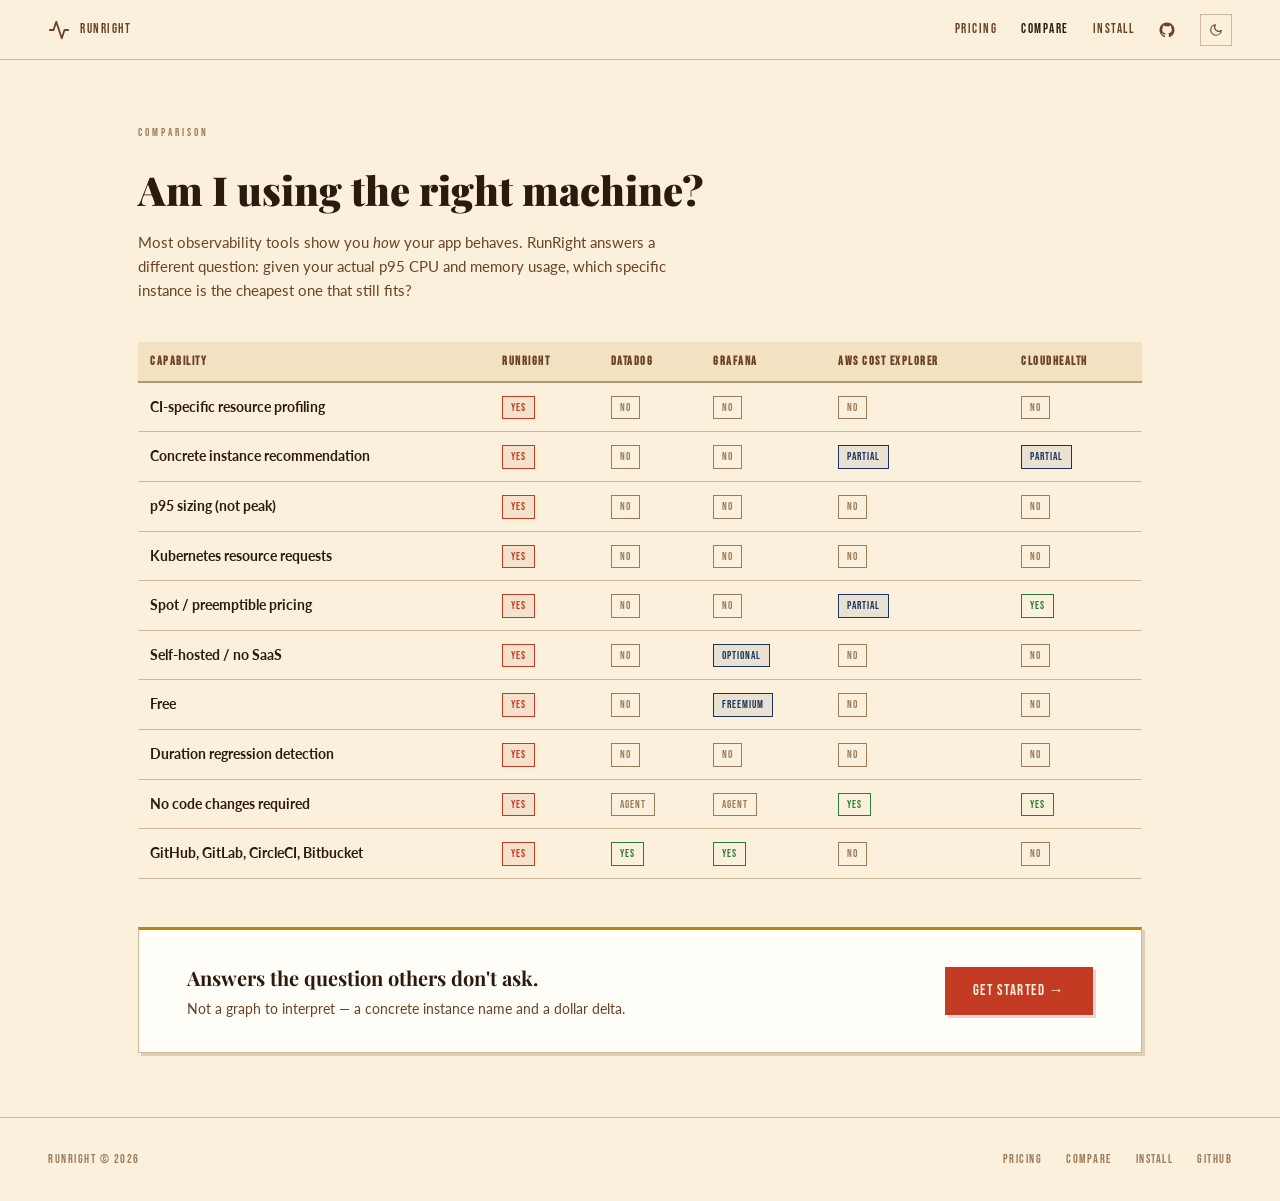
==== compare.html @ 85c2eaec "initial: static marketing site" ====
<!DOCTYPE html>
<html lang="en">
<head>
  <meta charset="UTF-8" />
  <meta name="viewport" content="width=device-width, initial-scale=1.0" />
  <title>Compare — RunRight vs alternatives</title>
  <meta name="description" content="How RunRight compares to Datadog, Grafana, and cloud-native cost tools for CI resource sizing." />
  <link rel="stylesheet" href="style.css" />
</head>
<body>

<nav class="nav">
  <a href="/" class="nav-logo">
    <svg width="22" height="22" viewBox="0 0 24 24" fill="none" stroke="currentColor" stroke-width="2" stroke-linecap="round" stroke-linejoin="round"><polyline points="22 12 18 12 15 21 9 3 6 12 2 12"/></svg>
    RUNRIGHT
  </a>
  <a href="pricing.html">PRICING</a>
  <a href="compare.html" class="active">COMPARE</a>
  <a href="install.html">INSTALL</a>
  <a href="https://github.com/gbudjeakp/run-right" class="nav-github" aria-label="GitHub" target="_blank" rel="noopener">
    <svg width="18" height="18" viewBox="0 0 24 24" fill="currentColor"><path d="M12 2C6.477 2 2 6.477 2 12c0 4.418 2.865 8.166 6.839 9.489.5.092.682-.217.682-.482 0-.237-.009-.868-.013-1.703-2.782.604-3.369-1.342-3.369-1.342-.454-1.155-1.11-1.462-1.11-1.462-.908-.62.069-.608.069-.608 1.003.07 1.531 1.03 1.531 1.03.892 1.529 2.341 1.087 2.91.832.092-.647.35-1.088.636-1.338-2.22-.253-4.555-1.11-4.555-4.943 0-1.091.39-1.984 1.029-2.683-.103-.253-.446-1.27.098-2.647 0 0 .84-.269 2.75 1.025A9.578 9.578 0 0 1 12 6.836a9.59 9.59 0 0 1 2.504.337c1.909-1.294 2.747-1.025 2.747-1.025.546 1.377.203 2.394.1 2.647.64.699 1.028 1.592 1.028 2.683 0 3.842-2.339 4.687-4.566 4.935.359.309.678.919.678 1.852 0 1.336-.012 2.415-.012 2.743 0 .267.18.578.688.48C19.138 20.163 22 16.418 22 12c0-5.523-4.477-10-10-10Z"/></svg>
  </a>
  <button class="dark-btn" id="dark-toggle" aria-label="Toggle dark mode">
    <svg id="icon-moon" width="14" height="14" viewBox="0 0 24 24" fill="none" stroke="currentColor" stroke-width="2" stroke-linecap="round" stroke-linejoin="round"><path d="M21 12.79A9 9 0 1 1 11.21 3 7 7 0 0 0 21 12.79z"/></svg>
    <svg id="icon-sun" width="14" height="14" viewBox="0 0 24 24" fill="none" stroke="currentColor" stroke-width="2" stroke-linecap="round" stroke-linejoin="round" style="display:none"><circle cx="12" cy="12" r="5"/><line x1="12" y1="1" x2="12" y2="3"/><line x1="12" y1="21" x2="12" y2="23"/><line x1="4.22" y1="4.22" x2="5.64" y2="5.64"/><line x1="18.36" y1="18.36" x2="19.78" y2="19.78"/><line x1="1" y1="12" x2="3" y2="12"/><line x1="21" y1="12" x2="23" y2="12"/><line x1="4.22" y1="19.78" x2="5.64" y2="18.36"/><line x1="18.36" y1="5.64" x2="19.78" y2="4.22"/></svg>
  </button>
</nav>

<div class="page">
  <section class="section" style="border-bottom:none;">
    <p class="eyebrow">COMPARISON</p>
    <h2 style="font-size:clamp(28px,3.5vw,40px);">Am I using the right machine?</h2>
    <p class="section-sub">Most observability tools show you <em>how</em> your app behaves. RunRight answers a different question: given your actual p95 CPU and memory usage, which specific instance is the cheapest one that still fits?</p>

    <div style="overflow-x:auto;margin-bottom:48px;">
      <table class="compare-table">
        <thead>
          <tr>
            <th>Capability</th>
            <th>RunRight</th>
            <th>Datadog</th>
            <th>Grafana</th>
            <th>AWS Cost Explorer</th>
            <th>CloudHealth</th>
          </tr>
        </thead>
        <tbody>
          <tr>
            <td>CI-specific resource profiling</td>
            <td><span class="tag tag-rr">YES</span></td>
            <td><span class="tag tag-no">NO</span></td>
            <td><span class="tag tag-no">NO</span></td>
            <td><span class="tag tag-no">NO</span></td>
            <td><span class="tag tag-no">NO</span></td>
          </tr>
          <tr>
            <td>Concrete instance recommendation</td>
            <td><span class="tag tag-rr">YES</span></td>
            <td><span class="tag tag-no">NO</span></td>
            <td><span class="tag tag-no">NO</span></td>
            <td><span class="tag tag-info">PARTIAL</span></td>
            <td><span class="tag tag-info">PARTIAL</span></td>
          </tr>
          <tr>
            <td>p95 sizing (not peak)</td>
            <td><span class="tag tag-rr">YES</span></td>
            <td><span class="tag tag-no">NO</span></td>
            <td><span class="tag tag-no">NO</span></td>
            <td><span class="tag tag-no">NO</span></td>
            <td><span class="tag tag-no">NO</span></td>
          </tr>
          <tr>
            <td>Kubernetes resource requests</td>
            <td><span class="tag tag-rr">YES</span></td>
            <td><span class="tag tag-no">NO</span></td>
            <td><span class="tag tag-no">NO</span></td>
            <td><span class="tag tag-no">NO</span></td>
            <td><span class="tag tag-no">NO</span></td>
          </tr>
          <tr>
            <td>Spot / preemptible pricing</td>
            <td><span class="tag tag-rr">YES</span></td>
            <td><span class="tag tag-no">NO</span></td>
            <td><span class="tag tag-no">NO</span></td>
            <td><span class="tag tag-info">PARTIAL</span></td>
            <td><span class="tag tag-yes">YES</span></td>
          </tr>
          <tr>
            <td>Self-hosted / no SaaS</td>
            <td><span class="tag tag-rr">YES</span></td>
            <td><span class="tag tag-no">NO</span></td>
            <td><span class="tag tag-info">OPTIONAL</span></td>
            <td><span class="tag tag-no">NO</span></td>
            <td><span class="tag tag-no">NO</span></td>
          </tr>
          <tr>
            <td>Free</td>
            <td><span class="tag tag-rr">YES</span></td>
            <td><span class="tag tag-no">NO</span></td>
            <td><span class="tag tag-info">FREEMIUM</span></td>
            <td><span class="tag tag-no">NO</span></td>
            <td><span class="tag tag-no">NO</span></td>
          </tr>
          <tr>
            <td>Duration regression detection</td>
            <td><span class="tag tag-rr">YES</span></td>
            <td><span class="tag tag-no">NO</span></td>
            <td><span class="tag tag-no">NO</span></td>
            <td><span class="tag tag-no">NO</span></td>
            <td><span class="tag tag-no">NO</span></td>
          </tr>
          <tr>
            <td>No code changes required</td>
            <td><span class="tag tag-rr">YES</span></td>
            <td><span class="tag tag-no">AGENT</span></td>
            <td><span class="tag tag-no">AGENT</span></td>
            <td><span class="tag tag-yes">YES</span></td>
            <td><span class="tag tag-yes">YES</span></td>
          </tr>
          <tr>
            <td>GitHub, GitLab, CircleCI, Bitbucket</td>
            <td><span class="tag tag-rr">YES</span></td>
            <td><span class="tag tag-yes">YES</span></td>
            <td><span class="tag tag-yes">YES</span></td>
            <td><span class="tag tag-no">NO</span></td>
            <td><span class="tag tag-no">NO</span></td>
          </tr>
        </tbody>
      </table>
    </div>

    <div class="strip">
      <div>
        <h3>Answers the question others don't ask.</h3>
        <p>Not a graph to interpret — a concrete instance name and a dollar delta.</p>
      </div>
      <a href="install.html" class="btn">Get started &rarr;</a>
    </div>
  </section>
</div>

<footer>
  <span>RUNRIGHT &copy; 2026</span>
  <div style="display:flex;gap:24px;">
    <a href="pricing.html">PRICING</a>
    <a href="compare.html">COMPARE</a>
    <a href="install.html">INSTALL</a>
    <a href="https://github.com/gbudjeakp/run-right" target="_blank" rel="noopener">GITHUB</a>
  </div>
</footer>

<script>
  const stored = localStorage.getItem('rr-dark');
  if (stored === 'true') applyDark(true);
  document.getElementById('dark-toggle').addEventListener('click', () => {
    const next = !document.body.classList.contains('dark');
    applyDark(next); localStorage.setItem('rr-dark', next);
  });
  function applyDark(on) {
    document.body.classList.toggle('dark', on);
    document.getElementById('icon-moon').style.display = on ? 'none' : '';
    document.getElementById('icon-sun').style.display  = on ? '' : 'none';
  }
</script>
</body>
</html>
---- style.css ----
@import url('https://fonts.googleapis.com/css2?family=Bebas+Neue&family=Playfair+Display:wght@700;900&family=Lato:wght@400;700&display=swap');

:root {
  --cream:      #FBF0DC;
  --cream-alt:  #F3E2C2;
  --paper:      #FFFDF7;
  --text:       #2C1A0E;
  --text-mid:   #6B4226;
  --text-light: #9A7B5A;
  --red:        #C23B22;
  --red-dark:   #9B2D17;
  --gold:       #B8860B;
  --gold-light: #D4A82A;
  --navy:       #1B3361;
  --border:     #D4B896;
  --border-dk:  #B8946A;
  --serif:      'Playfair Display', Georgia, serif;
  --deco:       'Bebas Neue', Impact, sans-serif;
  --sans:       'Lato', system-ui, sans-serif;
  --shadow:     3px 3px 0 rgba(92,58,30,.18);
}

/* Dark mode */
.dark {
  --cream:      #130C05;
  --cream-alt:  #1E1209;
  --paper:      #231810;
  --text:       #F5E4C8;
  --text-mid:   #C09870;
  --text-light: #9A7B5A;
  --border:     #3D2810;
  --border-dk:  #5A3A18;
}

*, *::before, *::after { box-sizing: border-box; margin: 0; padding: 0; }

html { scroll-behavior: smooth; }

body {
  font-family: var(--sans);
  background: var(--cream);
  color: var(--text);
  font-size: 15px;
  line-height: 1.6;
  transition: background .2s, color .2s;
}

a { color: inherit; }

/* ── Nav ── */
.nav {
  display: flex;
  align-items: center;
  gap: 24px;
  padding: 0 48px;
  height: 60px;
  border-bottom: 1px solid var(--border);
  background: var(--cream);
  position: sticky;
  top: 0;
  z-index: 100;
}
.nav-logo {
  font-family: var(--deco);
  font-size: 22px;
  letter-spacing: 3px;
  color: var(--text);
  text-decoration: none;
  display: flex;
  align-items: center;
  gap: 10px;
  margin-right: auto;
}
.nav-logo svg { flex-shrink: 0; }
.nav a {
  font-family: var(--deco);
  font-size: 13px;
  letter-spacing: 1.5px;
  color: var(--text-mid);
  text-decoration: none;
  transition: color .15s;
}
.nav a:hover, .nav a.active { color: var(--text); }
.nav-github {
  display: inline-flex;
  align-items: center;
  color: var(--text-mid);
  transition: color .15s;
}
.nav-github:hover { color: var(--text); }
.dark-btn {
  background: none;
  border: 1px solid var(--border);
  color: var(--text-mid);
  width: 32px;
  height: 32px;
  display: flex;
  align-items: center;
  justify-content: center;
  cursor: pointer;
  transition: color .15s, border-color .15s;
}
.dark-btn:hover { color: var(--text); border-color: var(--border-dk); }

/* ── Page wrapper ── */
.page { max-width: 1100px; margin: 0 auto; padding: 0 48px; }

/* ── Hero ── */
.hero {
  display: flex;
  align-items: center;
  gap: 64px;
  padding: 80px 0 64px;
  border-bottom: 1px solid var(--border);
}
.hero-left { flex: 1; min-width: 0; }
.hero-right { flex: 0 0 380px; }
.eyebrow {
  font-family: var(--deco);
  font-size: 11px;
  letter-spacing: 3px;
  color: var(--text-light);
  margin-bottom: 16px;
}
.hero h1 {
  font-family: var(--serif);
  font-size: clamp(36px, 4.5vw, 56px);
  font-weight: 900;
  line-height: 1.05;
  color: var(--text);
  margin-bottom: 20px;
}
.hero-sub {
  font-size: 17px;
  color: var(--text-mid);
  max-width: 440px;
  margin-bottom: 32px;
  line-height: 1.65;
}
.btn {
  display: inline-block;
  background: var(--red);
  color: var(--cream);
  padding: 12px 28px;
  font-family: var(--deco);
  font-size: 15px;
  letter-spacing: 1.5px;
  text-decoration: none;
  box-shadow: var(--shadow);
  transition: background .15s, transform .1s, box-shadow .1s;
}
.btn:hover {
  background: var(--red-dark);
  transform: translate(1px,1px);
  box-shadow: 2px 2px 0 rgba(92,58,30,.18);
}
.btn-outline {
  background: transparent;
  border: 2px solid var(--text);
  color: var(--text);
}
.btn-outline:hover { background: var(--text); color: var(--cream); }

/* Terminal card */
.term-card {
  background: #1A0F02;
  border: 1px solid #3D2810;
  padding: 20px;
  font-family: 'Courier New', monospace;
  font-size: 13px;
  line-height: 1.7;
}
.term-card .t-label { color: #C4A882; }
.term-card .t-val   { color: #E8C458; }
.term-card .t-green { color: #6DB36D; }
.term-card .t-dim   { color: #7A5C3A; }
.term-card .t-sep   { border: none; border-top: 1px solid #3D2810; margin: 10px 0; }

/* ── Section ── */
.section {
  padding: 64px 0;
  border-bottom: 1px solid var(--border);
}
.section h2 {
  font-family: var(--serif);
  font-size: 28px;
  font-weight: 900;
  color: var(--text);
  margin-bottom: 8px;
}
.section-sub {
  color: var(--text-mid);
  margin-bottom: 40px;
  max-width: 540px;
}

/* ── Feature grid ── */
.feature-grid {
  display: grid;
  grid-template-columns: repeat(auto-fit, minmax(240px, 1fr));
  gap: 20px;
}
.feature-card {
  background: var(--paper);
  border: 1px solid var(--border);
  border-top: 3px solid var(--gold);
  padding: 24px;
  box-shadow: var(--shadow);
}
.feature-card h3 {
  font-family: var(--deco);
  font-size: 15px;
  letter-spacing: 1.5px;
  color: var(--text);
  margin-bottom: 8px;
}
.feature-card p { font-size: 14px; color: var(--text-mid); }

/* ── Pricing ── */
.price-card {
  background: var(--paper);
  border: 1px solid var(--border);
  box-shadow: var(--shadow);
  max-width: 480px;
  margin: 0 auto;
  padding: 48px;
  text-align: center;
}
.price-number {
  font-family: var(--deco);
  font-size: 80px;
  line-height: 1;
  color: var(--text);
  margin: 16px 0 4px;
}
.price-sub { color: var(--text-light); font-size: 13px; margin-bottom: 32px; }
.feature-list { list-style: none; text-align: left; margin-bottom: 32px; }
.feature-list li {
  padding: 10px 0;
  border-bottom: 1px solid var(--border);
  font-size: 14px;
  color: var(--text-mid);
  display: flex;
  align-items: center;
  gap: 10px;
}
.feature-list li:last-child { border-bottom: none; }
.check { color: #2E7D32; font-size: 16px; }

/* ── Compare table ── */
.compare-table {
  width: 100%;
  border-collapse: collapse;
  font-size: 14px;
}
.compare-table th {
  text-align: left;
  padding: 10px 14px;
  font-family: var(--deco);
  font-size: 12px;
  color: var(--text-mid);
  text-transform: uppercase;
  letter-spacing: 1.5px;
  border-bottom: 2px solid var(--border-dk);
  background: var(--cream-alt);
}
.compare-table td {
  padding: 12px 14px;
  border-bottom: 1px solid var(--border);
  color: var(--text-mid);
}
.compare-table td:first-child { padding-left: 12px; font-weight: 700; color: var(--text); }
.compare-table th:first-child { padding-left: 12px; }
.compare-table tbody tr:hover td { background: var(--cream-alt); }
.tag {
  display: inline-block;
  padding: 2px 8px;
  font-family: var(--deco);
  font-size: 11px;
  letter-spacing: 1px;
  border: 1px solid currentColor;
}
.tag-yes   { color: #2E7D32; }
.tag-no    { color: var(--text-light); }
.tag-rr    { color: var(--red); border-color: var(--red); background: rgba(194,59,34,.08); }
.tag-info  { color: var(--navy); border-color: var(--navy); background: rgba(27,51,97,.08); }

/* ── Install docs ── */
.docs-layout { display: flex; gap: 48px; padding: 48px 0; }
.docs-sidebar {
  width: 200px;
  flex-shrink: 0;
  position: sticky;
  top: 80px;
  align-self: flex-start;
}
.docs-sidebar a {
  display: block;
  padding: 6px 12px;
  font-family: var(--deco);
  font-size: 12px;
  letter-spacing: 1.5px;
  color: var(--text-light);
  text-decoration: none;
  border-left: 2px solid var(--border);
  transition: color .15s, border-color .15s;
  margin-bottom: 2px;
}
.docs-sidebar a:hover { color: var(--text); border-color: var(--text-mid); }
.docs-content { flex: 1; min-width: 0; }
.docs-section { margin-bottom: 48px; }
.docs-section h2 {
  font-family: var(--serif);
  font-size: 22px;
  font-weight: 900;
  color: var(--text);
  margin-bottom: 12px;
  padding-top: 16px;
  border-top: 1px solid var(--border);
}
.docs-section h2:first-child { border-top: none; padding-top: 0; }
.docs-section h3 {
  font-family: var(--deco);
  font-size: 14px;
  letter-spacing: 1.5px;
  color: var(--text-mid);
  margin: 20px 0 8px;
}
.docs-section p { color: var(--text-mid); margin-bottom: 12px; font-size: 14px; }
pre {
  background: #1A0F02;
  border: 1px solid #3D2810;
  padding: 16px 20px;
  overflow-x: auto;
  margin: 12px 0 20px;
  font-family: 'Courier New', monospace;
  font-size: 13px;
  line-height: 1.6;
  color: #E8C458;
}
code { font-family: 'Courier New', monospace; font-size: 13px; }
p code, li code {
  background: var(--cream-alt);
  padding: 1px 5px;
  border: 1px solid var(--border);
  color: var(--text);
}

/* ── Strip / callout ── */
.strip {
  background: var(--paper);
  border: 1px solid var(--border);
  border-top: 3px solid var(--gold);
  padding: 32px 48px;
  display: flex;
  align-items: center;
  justify-content: space-between;
  gap: 24px;
  flex-wrap: wrap;
  box-shadow: var(--shadow);
}
.strip h3 { font-family: var(--serif); font-size: 20px; color: var(--text); }
.strip p  { color: var(--text-mid); font-size: 14px; margin-top: 4px; }

/* ── Footer ── */
footer {
  padding: 32px 48px;
  border-top: 1px solid var(--border);
  display: flex;
  align-items: center;
  justify-content: space-between;
  flex-wrap: wrap;
  gap: 12px;
}
footer span {
  font-family: var(--deco);
  font-size: 12px;
  letter-spacing: 1.5px;
  color: var(--text-light);
}
footer a {
  font-family: var(--deco);
  font-size: 12px;
  letter-spacing: 1.5px;
  color: var(--text-light);
  text-decoration: none;
  transition: color .15s;
}
footer a:hover { color: var(--text); }

/* ── Responsive ── */
@media (max-width: 900px) {
  .nav { padding: 0 20px; gap: 16px; }
  .page { padding: 0 20px; }
  .hero { flex-direction: column; gap: 32px; padding: 48px 0 40px; }
  .hero-right { display: none; }
  .docs-layout { flex-direction: column; }
  .docs-sidebar { display: none; }
  .strip { padding: 24px 20px; }
  footer { padding: 24px 20px; }
}
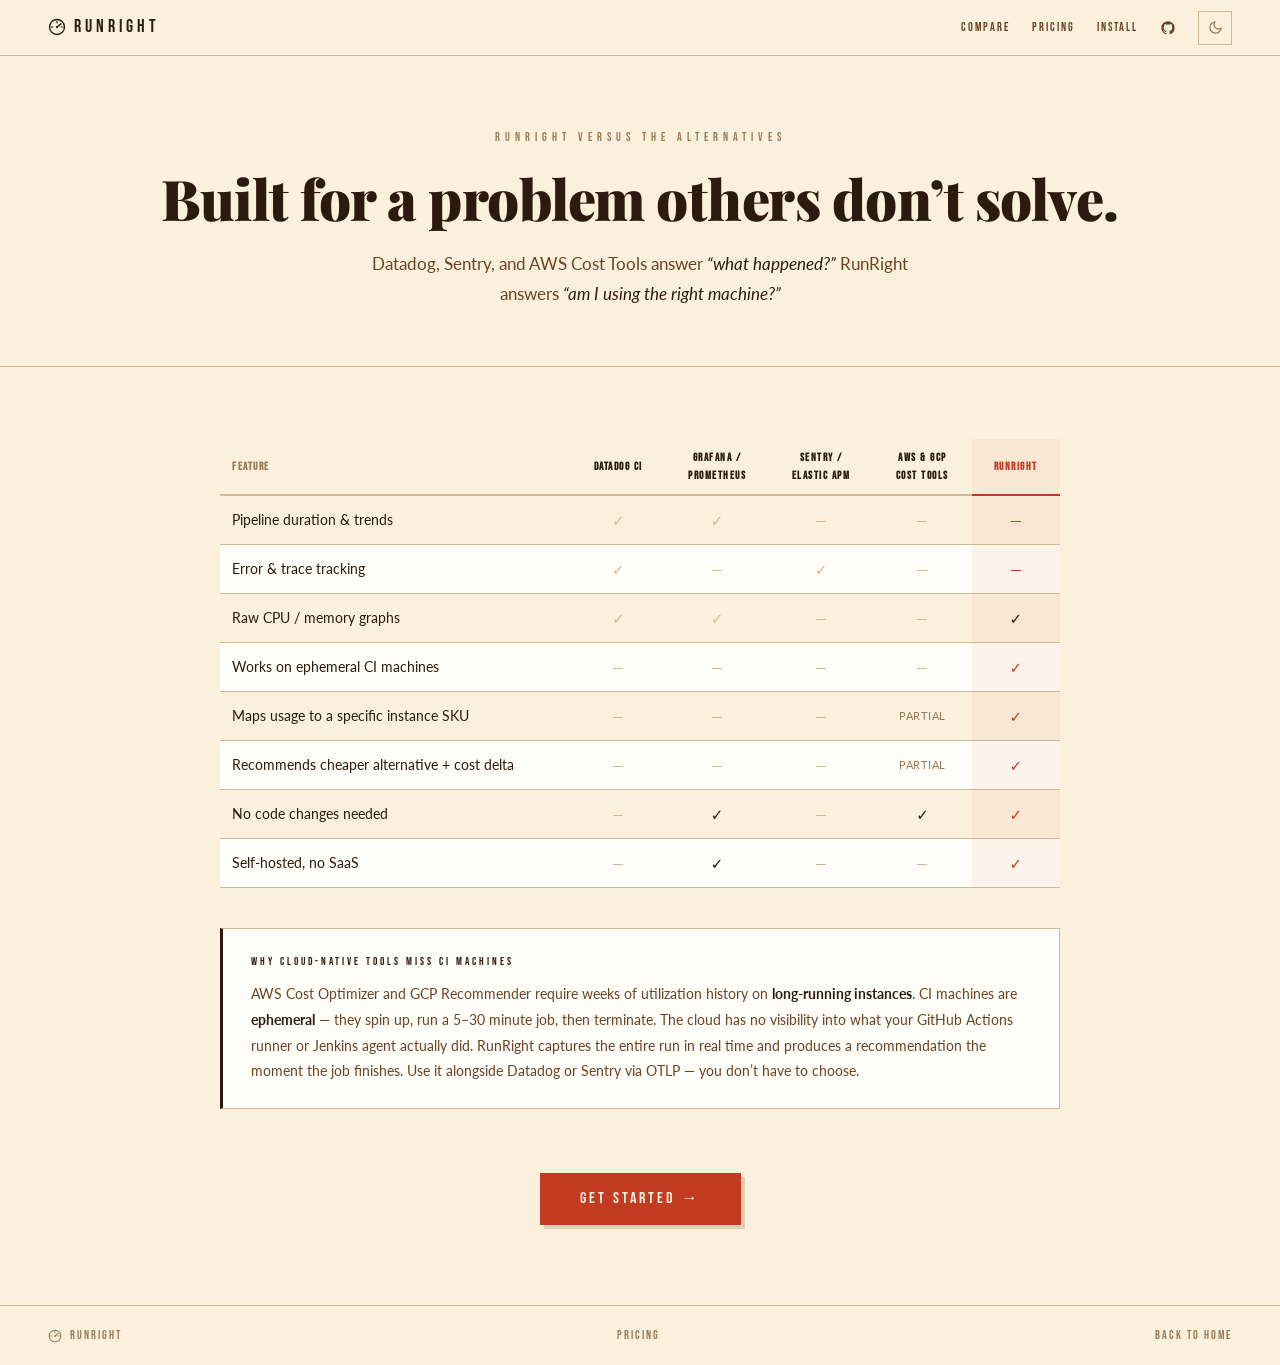
==== commit 676af804: "update site" ====
--- a/compare.html
+++ b/compare.html
@@ -3,161 +3,152 @@
 <head>
   <meta charset="UTF-8" />
   <meta name="viewport" content="width=device-width, initial-scale=1.0" />
-  <title>Compare — RunRight vs alternatives</title>
-  <meta name="description" content="How RunRight compares to Datadog, Grafana, and cloud-native cost tools for CI resource sizing." />
+  <title>Compare — RunRight vs. Datadog, Grafana &amp; more</title>
+  <meta name="description" content="RunRight answers 'am I using the right machine?' — see how it compares to Datadog, Grafana, Sentry, and AWS Cost Tools." />
+  <link rel="icon" type="image/svg+xml" href="/favicon.svg" />
+  <link rel="preconnect" href="https://fonts.googleapis.com" />
   <link rel="stylesheet" href="style.css" />
+  <style>
+    /* ComparePage.css */
+    .cp-root { display:flex; flex-direction:column; min-height:100vh; background:var(--lp-bg); color:var(--lp-text); font-family:'Lato',system-ui,sans-serif; }
+    .cp-hero { text-align:center; padding:72px 48px 56px; border-bottom:1px solid var(--lp-border); }
+    .cp-eyebrow { font-family:'Bebas Neue',Impact,sans-serif; font-size:12px; letter-spacing:5px; color:#9A7B5A; margin:0 0 20px; }
+    .cp-title { font-family:'Playfair Display',Georgia,serif; font-size:clamp(36px,5vw,56px); font-weight:900; color:var(--lp-text); line-height:1.1; margin:0 0 20px; letter-spacing:-0.5px; }
+    .cp-sub { font-size:17px; color:var(--lp-text-mid); max-width:560px; margin:0 auto; line-height:1.8; }
+    .cp-sub em { font-style:italic; color:var(--lp-text); }
+    .cp-content { flex:1; max-width:1000px; width:100%; margin:72px auto; padding:0 80px; }
+    .cp-table-scroll { overflow-x:auto; margin-bottom:40px; }
+    .cp-table { width:100%; border-collapse:collapse; font-size:13.5px; }
+    .cp-table thead th { padding:10px 18px; font-family:'Bebas Neue',Impact,sans-serif; font-size:11px; letter-spacing:1.5px; text-align:center; white-space:pre; border-bottom:2px solid var(--lp-border); background:transparent; }
+    .cp-table thead th:first-child { text-align:left; padding-left:12px; color:#9A7B5A; border-bottom-color:var(--lp-border); white-space:nowrap; }
+    .cp-table thead th.col-rr { color:#C23B22; border-bottom-color:#C23B22; background:rgba(194,59,34,.05); }
+    .cp-table tbody tr:nth-child(even) { background:var(--lp-paper); }
+    .cp-table tbody tr { transition:background .12s; }
+    .cp-table tbody tr:hover { background:rgba(44,26,14,.06) !important; }
+    .lp-root.lp-dark .cp-table tbody tr:hover { background:rgba(251,240,220,.08) !important; }
+    .cp-table tbody td { padding:12px 18px; border-bottom:1px solid var(--lp-border); text-align:center; color:var(--lp-border); font-size:15px; }
+    .cp-table tbody td:first-child { text-align:left; padding-left:12px; color:var(--lp-text); font-size:13.5px; line-height:1.4; min-width:220px; padding-right:24px; }
+    .cp-table tbody td.col-rr { background:rgba(194,59,34,.05); font-weight:700; color:#C23B22; }
+    .cp-table tbody td.check-other { color:var(--lp-text); }
+    .cp-table tbody td.partial { font-size:11px; letter-spacing:0.5px; text-transform:uppercase; color:#9A7B5A; }
+    .cp-callout { background:var(--lp-paper); border:1px solid var(--lp-border); border-left:3px solid #2C1A0E; padding:24px 28px; margin-bottom:48px; }
+    .lp-root.lp-dark .cp-callout { border-left-color:var(--lp-border); }
+    .cp-callout-label { font-family:'Bebas Neue',Impact,sans-serif; font-size:11px; letter-spacing:3px; color:var(--lp-text); margin-bottom:10px; }
+    .cp-callout p { font-size:14px; color:var(--lp-text-mid); line-height:1.85; margin:0; }
+    .cp-callout strong { color:var(--lp-text); }
+    .cp-cta { text-align:center; padding:16px 0 8px; }
+    .cp-cta-btn { display:inline-block; background:#C23B22; color:#FBF0DC; border:none; padding:13px 40px; font-family:'Bebas Neue',Impact,sans-serif; font-size:16px; letter-spacing:3px; cursor:pointer; text-decoration:none; box-shadow:4px 4px 0 rgba(92,58,30,.18); transition:background .15s,transform .08s; }
+    .cp-cta-btn:hover { background:#9B2D17; transform:translate(2px,2px); }
+    .cp-footer { border-top:1px solid var(--lp-border); padding:20px 48px; display:flex; justify-content:space-between; align-items:center; font-family:'Bebas Neue',Impact,sans-serif; font-size:11px; letter-spacing:2px; color:var(--lp-text-light); }
+    .cp-footer-link { color:var(--lp-text-light); text-decoration:none; transition:color .12s; }
+    .cp-footer-link:hover { color:var(--lp-text); }
+    @media (max-width:768px) {
+      .cp-hero { padding:48px 24px 40px; }
+      .cp-content { padding:0 20px; margin:40px auto; }
+      .cp-footer { padding:16px 20px; flex-direction:column; gap:10px; text-align:center; }
+    }
+  </style>
 </head>
 <body>
+<div class="lp-root cp-root" id="root">
 
-<nav class="nav">
-  <a href="/" class="nav-logo">
-    <svg width="22" height="22" viewBox="0 0 24 24" fill="none" stroke="currentColor" stroke-width="2" stroke-linecap="round" stroke-linejoin="round"><polyline points="22 12 18 12 15 21 9 3 6 12 2 12"/></svg>
-    RUNRIGHT
-  </a>
-  <a href="pricing.html">PRICING</a>
-  <a href="compare.html" class="active">COMPARE</a>
-  <a href="install.html">INSTALL</a>
-  <a href="https://github.com/gbudjeakp/run-right" class="nav-github" aria-label="GitHub" target="_blank" rel="noopener">
-    <svg width="18" height="18" viewBox="0 0 24 24" fill="currentColor"><path d="M12 2C6.477 2 2 6.477 2 12c0 4.418 2.865 8.166 6.839 9.489.5.092.682-.217.682-.482 0-.237-.009-.868-.013-1.703-2.782.604-3.369-1.342-3.369-1.342-.454-1.155-1.11-1.462-1.11-1.462-.908-.62.069-.608.069-.608 1.003.07 1.531 1.03 1.531 1.03.892 1.529 2.341 1.087 2.91.832.092-.647.35-1.088.636-1.338-2.22-.253-4.555-1.11-4.555-4.943 0-1.091.39-1.984 1.029-2.683-.103-.253-.446-1.27.098-2.647 0 0 .84-.269 2.75 1.025A9.578 9.578 0 0 1 12 6.836a9.59 9.59 0 0 1 2.504.337c1.909-1.294 2.747-1.025 2.747-1.025.546 1.377.203 2.394.1 2.647.64.699 1.028 1.592 1.028 2.683 0 3.842-2.339 4.687-4.566 4.935.359.309.678.919.678 1.852 0 1.336-.012 2.415-.012 2.743 0 .267.18.578.688.48C19.138 20.163 22 16.418 22 12c0-5.523-4.477-10-10-10Z"/></svg>
-  </a>
-  <button class="dark-btn" id="dark-toggle" aria-label="Toggle dark mode">
-    <svg id="icon-moon" width="14" height="14" viewBox="0 0 24 24" fill="none" stroke="currentColor" stroke-width="2" stroke-linecap="round" stroke-linejoin="round"><path d="M21 12.79A9 9 0 1 1 11.21 3 7 7 0 0 0 21 12.79z"/></svg>
-    <svg id="icon-sun" width="14" height="14" viewBox="0 0 24 24" fill="none" stroke="currentColor" stroke-width="2" stroke-linecap="round" stroke-linejoin="round" style="display:none"><circle cx="12" cy="12" r="5"/><line x1="12" y1="1" x2="12" y2="3"/><line x1="12" y1="21" x2="12" y2="23"/><line x1="4.22" y1="4.22" x2="5.64" y2="5.64"/><line x1="18.36" y1="18.36" x2="19.78" y2="19.78"/><line x1="1" y1="12" x2="3" y2="12"/><line x1="21" y1="12" x2="23" y2="12"/><line x1="4.22" y1="19.78" x2="5.64" y2="18.36"/><line x1="18.36" y1="5.64" x2="19.78" y2="4.22"/></svg>
-  </button>
-</nav>
+  <nav class="pnav">
+    <a href="index.html" class="pnav-logo">
+      <svg width="18" height="18" viewBox="0 0 24 24" fill="none" aria-hidden="true"><circle cx="12" cy="12" r="10" stroke="currentColor" stroke-width="1.8"/><line x1="12" y1="4" x2="12" y2="6.5" stroke="currentColor" stroke-width="1.5" stroke-linecap="round"/><line x1="4" y1="12" x2="6.5" y2="12" stroke="currentColor" stroke-width="1.5" stroke-linecap="round"/><line x1="20" y1="12" x2="17.5" y2="12" stroke="currentColor" stroke-width="1.5" stroke-linecap="round"/><line x1="12" y1="12" x2="17.2" y2="7.8" stroke="currentColor" stroke-width="2" stroke-linecap="round"/><circle cx="12" cy="12" r="1.5" fill="currentColor"/></svg>
+      RUNRIGHT
+    </a>
+    <div class="pnav-right">
+      <a href="compare.html" class="pnav-link pnav-hide-mobile">Compare</a>
+      <a href="pricing.html" class="pnav-link pnav-hide-mobile">Pricing</a>
+      <a href="install.html" class="pnav-link pnav-hide-mobile">Install</a>
+      <a href="https://github.com/gbudjeakp/run-right" class="pnav-link pnav-hide-mobile pnav-github" aria-label="GitHub repository" target="_blank" rel="noopener">
+        <svg width="16" height="16" viewBox="0 0 24 24" fill="currentColor"><path d="M12 2C6.477 2 2 6.477 2 12c0 4.418 2.865 8.166 6.839 9.489.5.092.682-.217.682-.482 0-.237-.009-.868-.013-1.703-2.782.604-3.369-1.342-3.369-1.342-.454-1.155-1.11-1.462-1.11-1.462-.908-.62.069-.608.069-.608 1.003.07 1.531 1.03 1.531 1.03.892 1.529 2.341 1.087 2.91.832.092-.647.35-1.088.636-1.338-2.22-.253-4.555-1.11-4.555-4.943 0-1.091.39-1.984 1.029-2.683-.103-.253-.446-1.27.098-2.647 0 0 .84-.269 2.75 1.025A9.578 9.578 0 0 1 12 6.836a9.59 9.59 0 0 1 2.504.337c1.909-1.294 2.747-1.025 2.747-1.025.546 1.377.203 2.394.1 2.647.64.699 1.028 1.592 1.028 2.683 0 3.842-2.339 4.687-4.566 4.935.359.309.678.919.678 1.852 0 1.336-.012 2.415-.012 2.743 0 .267.18.578.688.48C19.138 20.163 22 16.418 22 12c0-5.523-4.477-10-10-10Z"/></svg>
+      </a>
+      <button class="pnav-theme" id="dark-toggle" aria-label="Toggle dark mode">
+        <svg id="icon-moon" width="15" height="15" viewBox="0 0 24 24" fill="none" stroke="currentColor" stroke-width="2" stroke-linecap="round" stroke-linejoin="round"><path d="M21 12.79A9 9 0 1 1 11.21 3 7 7 0 0 0 21 12.79z"/></svg>
+        <svg id="icon-sun" width="15" height="15" viewBox="0 0 24 24" fill="none" stroke="currentColor" stroke-width="2" stroke-linecap="round" stroke-linejoin="round" style="display:none"><circle cx="12" cy="12" r="5"/><line x1="12" y1="1" x2="12" y2="3"/><line x1="12" y1="21" x2="12" y2="23"/><line x1="4.22" y1="4.22" x2="5.64" y2="5.64"/><line x1="18.36" y1="18.36" x2="19.78" y2="19.78"/><line x1="1" y1="12" x2="3" y2="12"/><line x1="21" y1="12" x2="23" y2="12"/><line x1="4.22" y1="19.78" x2="5.64" y2="18.36"/><line x1="18.36" y1="5.64" x2="19.78" y2="4.22"/></svg>
+      </button>
+    </div>
+  </nav>
 
-<div class="page">
-  <section class="section" style="border-bottom:none;">
-    <p class="eyebrow">COMPARISON</p>
-    <h2 style="font-size:clamp(28px,3.5vw,40px);">Am I using the right machine?</h2>
-    <p class="section-sub">Most observability tools show you <em>how</em> your app behaves. RunRight answers a different question: given your actual p95 CPU and memory usage, which specific instance is the cheapest one that still fits?</p>
+  <section class="cp-hero">
+    <p class="cp-eyebrow">RunRight versus the alternatives</p>
+    <h1 class="cp-title">Built for a problem others don&rsquo;t solve.</h1>
+    <p class="cp-sub">
+      Datadog, Sentry, and AWS Cost Tools answer <em>&ldquo;what happened?&rdquo;</em>
+      RunRight answers <em>&ldquo;am I using the right machine?&rdquo;</em>
+    </p>
+  </section>
 
-    <div style="overflow-x:auto;margin-bottom:48px;">
-      <table class="compare-table">
+  <div class="cp-content">
+
+    <div class="cp-table-scroll">
+      <table class="cp-table">
         <thead>
           <tr>
-            <th>Capability</th>
-            <th>RunRight</th>
-            <th>Datadog</th>
-            <th>Grafana</th>
-            <th>AWS Cost Explorer</th>
-            <th>CloudHealth</th>
+            <th>FEATURE</th>
+            <th>Datadog CI</th>
+            <th>Grafana /
+Prometheus</th>
+            <th>Sentry /
+Elastic APM</th>
+            <th>AWS &amp; GCP
+Cost Tools</th>
+            <th class="col-rr">RunRight</th>
           </tr>
         </thead>
         <tbody>
-          <tr>
-            <td>CI-specific resource profiling</td>
-            <td><span class="tag tag-rr">YES</span></td>
-            <td><span class="tag tag-no">NO</span></td>
-            <td><span class="tag tag-no">NO</span></td>
-            <td><span class="tag tag-no">NO</span></td>
-            <td><span class="tag tag-no">NO</span></td>
-          </tr>
-          <tr>
-            <td>Concrete instance recommendation</td>
-            <td><span class="tag tag-rr">YES</span></td>
-            <td><span class="tag tag-no">NO</span></td>
-            <td><span class="tag tag-no">NO</span></td>
-            <td><span class="tag tag-info">PARTIAL</span></td>
-            <td><span class="tag tag-info">PARTIAL</span></td>
-          </tr>
-          <tr>
-            <td>p95 sizing (not peak)</td>
-            <td><span class="tag tag-rr">YES</span></td>
-            <td><span class="tag tag-no">NO</span></td>
-            <td><span class="tag tag-no">NO</span></td>
-            <td><span class="tag tag-no">NO</span></td>
-            <td><span class="tag tag-no">NO</span></td>
-          </tr>
-          <tr>
-            <td>Kubernetes resource requests</td>
-            <td><span class="tag tag-rr">YES</span></td>
-            <td><span class="tag tag-no">NO</span></td>
-            <td><span class="tag tag-no">NO</span></td>
-            <td><span class="tag tag-no">NO</span></td>
-            <td><span class="tag tag-no">NO</span></td>
-          </tr>
-          <tr>
-            <td>Spot / preemptible pricing</td>
-            <td><span class="tag tag-rr">YES</span></td>
-            <td><span class="tag tag-no">NO</span></td>
-            <td><span class="tag tag-no">NO</span></td>
-            <td><span class="tag tag-info">PARTIAL</span></td>
-            <td><span class="tag tag-yes">YES</span></td>
-          </tr>
-          <tr>
-            <td>Self-hosted / no SaaS</td>
-            <td><span class="tag tag-rr">YES</span></td>
-            <td><span class="tag tag-no">NO</span></td>
-            <td><span class="tag tag-info">OPTIONAL</span></td>
-            <td><span class="tag tag-no">NO</span></td>
-            <td><span class="tag tag-no">NO</span></td>
-          </tr>
-          <tr>
-            <td>Free</td>
-            <td><span class="tag tag-rr">YES</span></td>
-            <td><span class="tag tag-no">NO</span></td>
-            <td><span class="tag tag-info">FREEMIUM</span></td>
-            <td><span class="tag tag-no">NO</span></td>
-            <td><span class="tag tag-no">NO</span></td>
-          </tr>
-          <tr>
-            <td>Duration regression detection</td>
-            <td><span class="tag tag-rr">YES</span></td>
-            <td><span class="tag tag-no">NO</span></td>
-            <td><span class="tag tag-no">NO</span></td>
-            <td><span class="tag tag-no">NO</span></td>
-            <td><span class="tag tag-no">NO</span></td>
-          </tr>
-          <tr>
-            <td>No code changes required</td>
-            <td><span class="tag tag-rr">YES</span></td>
-            <td><span class="tag tag-no">AGENT</span></td>
-            <td><span class="tag tag-no">AGENT</span></td>
-            <td><span class="tag tag-yes">YES</span></td>
-            <td><span class="tag tag-yes">YES</span></td>
-          </tr>
-          <tr>
-            <td>GitHub, GitLab, CircleCI, Bitbucket</td>
-            <td><span class="tag tag-rr">YES</span></td>
-            <td><span class="tag tag-yes">YES</span></td>
-            <td><span class="tag tag-yes">YES</span></td>
-            <td><span class="tag tag-no">NO</span></td>
-            <td><span class="tag tag-no">NO</span></td>
-          </tr>
+          <tr><td>Pipeline duration &amp; trends</td><td>&#10003;</td><td>&#10003;</td><td>&#8212;</td><td>&#8212;</td><td class="col-rr">&#8212;</td></tr>
+          <tr><td>Error &amp; trace tracking</td><td>&#10003;</td><td>&#8212;</td><td>&#10003;</td><td>&#8212;</td><td class="col-rr">&#8212;</td></tr>
+          <tr><td>Raw CPU / memory graphs</td><td>&#10003;</td><td>&#10003;</td><td>&#8212;</td><td>&#8212;</td><td class="col-rr check-other">&#10003;</td></tr>
+          <tr><td>Works on ephemeral CI machines</td><td>&#8212;</td><td>&#8212;</td><td>&#8212;</td><td>&#8212;</td><td class="col-rr">&#10003;</td></tr>
+          <tr><td>Maps usage to a specific instance SKU</td><td>&#8212;</td><td>&#8212;</td><td>&#8212;</td><td class="partial">Partial</td><td class="col-rr">&#10003;</td></tr>
+          <tr><td>Recommends cheaper alternative + cost delta</td><td>&#8212;</td><td>&#8212;</td><td>&#8212;</td><td class="partial">Partial</td><td class="col-rr">&#10003;</td></tr>
+          <tr><td>No code changes needed</td><td>&#8212;</td><td class="check-other">&#10003;</td><td>&#8212;</td><td class="check-other">&#10003;</td><td class="col-rr">&#10003;</td></tr>
+          <tr><td>Self-hosted, no SaaS</td><td>&#8212;</td><td class="check-other">&#10003;</td><td>&#8212;</td><td>&#8212;</td><td class="col-rr">&#10003;</td></tr>
         </tbody>
       </table>
     </div>
 
-    <div class="strip">
-      <div>
-        <h3>Answers the question others don't ask.</h3>
-        <p>Not a graph to interpret — a concrete instance name and a dollar delta.</p>
-      </div>
-      <a href="install.html" class="btn">Get started &rarr;</a>
+    <div class="cp-callout">
+      <div class="cp-callout-label">Why cloud-native tools miss CI machines</div>
+      <p>
+        AWS Cost Optimizer and GCP Recommender require weeks of utilization history on
+        <strong>long-running instances</strong>. CI machines are <strong>ephemeral</strong> &mdash;
+        they spin up, run a 5&ndash;30 minute job, then terminate. The cloud has no visibility into
+        what your GitHub Actions runner or Jenkins agent actually did.
+        RunRight captures the entire run in real time and produces a recommendation the
+        moment the job finishes. Use it alongside Datadog or Sentry via OTLP &mdash; you don&rsquo;t
+        have to choose.
+      </p>
     </div>
-  </section>
+
+    <div class="cp-cta">
+      <a href="install.html" class="cp-cta-btn">Get Started &rarr;</a>
+    </div>
+
+  </div>
+
+  <footer class="cp-footer">
+    <span style="display:flex;align-items:center;gap:8px;">
+      <svg width="14" height="14" viewBox="0 0 24 24" fill="none" aria-hidden="true"><circle cx="12" cy="12" r="10" stroke="currentColor" stroke-width="1.8"/><line x1="12" y1="4" x2="12" y2="6.5" stroke="currentColor" stroke-width="1.5" stroke-linecap="round"/><line x1="4" y1="12" x2="6.5" y2="12" stroke="currentColor" stroke-width="1.5" stroke-linecap="round"/><line x1="20" y1="12" x2="17.5" y2="12" stroke="currentColor" stroke-width="1.5" stroke-linecap="round"/><line x1="12" y1="12" x2="17.2" y2="7.8" stroke="currentColor" stroke-width="2" stroke-linecap="round"/><circle cx="12" cy="12" r="1.5" fill="currentColor"/></svg>
+      RUNRIGHT
+    </span>
+    <a href="pricing.html" class="cp-footer-link">Pricing</a>
+    <a href="index.html" class="cp-footer-link">Back to home</a>
+  </footer>
+
 </div>
-
-<footer>
-  <span>RUNRIGHT &copy; 2026</span>
-  <div style="display:flex;gap:24px;">
-    <a href="pricing.html">PRICING</a>
-    <a href="compare.html">COMPARE</a>
-    <a href="install.html">INSTALL</a>
-    <a href="https://github.com/gbudjeakp/run-right" target="_blank" rel="noopener">GITHUB</a>
-  </div>
-</footer>
-
 <script>
-  const stored = localStorage.getItem('rr-dark');
-  if (stored === 'true') applyDark(true);
+  const root = document.getElementById('root');
+  if (localStorage.getItem('rr-dark') === 'true') applyDark(true);
   document.getElementById('dark-toggle').addEventListener('click', () => {
-    const next = !document.body.classList.contains('dark');
-    applyDark(next); localStorage.setItem('rr-dark', next);
+    const next = !root.classList.contains('lp-dark');
+    applyDark(next);
+    localStorage.setItem('rr-dark', String(next));
   });
   function applyDark(on) {
-    document.body.classList.toggle('dark', on);
+    root.classList.toggle('lp-dark', on);
     document.getElementById('icon-moon').style.display = on ? 'none' : '';
     document.getElementById('icon-sun').style.display  = on ? '' : 'none';
   }
--- a/style.css
+++ b/style.css
@@ -1,4 +1,12 @@
-@import url('https://fonts.googleapis.com/css2?family=Bebas+Neue&family=Playfair+Display:wght@700;900&family=Lato:wght@400;700&display=swap');
+@import url('https://fonts.googleapis.com/css2?family=Playfair+Display:ital,wght@0,700;0,900;1,700&family=Bebas+Neue&family=Lato:wght@300;400;700&display=swap');
+
+/* ── CSS Reset ─────────────────────────────────────────────────────────────── */
+*, *::before, *::after { box-sizing: border-box; }
+* { margin: 0; padding: 0; }
+html, body { width: 100%; overflow-x: hidden; }
+body { -webkit-font-smoothing: antialiased; -moz-osx-font-smoothing: grayscale; }
+img, svg { display: block; max-width: 100%; }
+button, input, select, textarea { font: inherit; }
 
 :root {
   --cream:      #FBF0DC;
@@ -32,6 +40,134 @@
   --border-dk:  #5A3A18;
 }
 
+/* ── lp-root vars (React LandingPage.css parity) ── */
+.lp-root {
+  --lp-bg:         #FBF0DC;
+  --lp-paper:      #FFFDF7;
+  --lp-paper-alt:  #F3E2C2;
+  --lp-text:       #2C1A0E;
+  --lp-text-mid:   #6B4226;
+  --lp-text-light: #9A7B5A;
+  --lp-border:     #D4B896;
+  --lp-works-bg:   #F3E2C2;
+  --lp-dark-strip: #2C1A0E;
+  /* also expose --cream aliases so index.html inline styles work */
+  --cream:      #FBF0DC;
+  --cream-alt:  #F3E2C2;
+  --paper:      #FFFDF7;
+  --text:       #2C1A0E;
+  --text-mid:   #6B4226;
+  --text-light: #9A7B5A;
+  --border:     #D4B896;
+  --border-dk:  #B8946A;
+  background: var(--lp-bg);
+  color: var(--lp-text);
+  font-family: 'Lato', system-ui, sans-serif;
+  min-height: 100vh;
+  display: flex;
+  flex-direction: column;
+}
+.lp-root.lp-dark {
+  --lp-bg:         #130C05;
+  --lp-paper:      #1E1209;
+  --lp-paper-alt:  #251708;
+  --lp-text:       #F5E4C8;
+  --lp-text-mid:   #C09870;
+  --lp-text-light: #9A7B5A;
+  --lp-border:     #3D2810;
+  --lp-works-bg:   #1E1209;
+  --lp-dark-strip: #0A0603;
+  /* also expose --cream aliases dark values */
+  --cream:      #130C05;
+  --cream-alt:  #1E1209;
+  --paper:      #231810;
+  --text:       #F5E4C8;
+  --text-mid:   #C09870;
+  --text-light: #9A7B5A;
+  --border:     #3D2810;
+  --border-dk:  #5A3A18;
+}
+
+/* ── PageNav (pnav) ── */
+.pnav {
+  position: sticky;
+  top: 0;
+  z-index: 50;
+  display: flex;
+  justify-content: space-between;
+  align-items: center;
+  padding: 0 48px;
+  height: 56px;
+  border-bottom: 1px solid var(--lp-border);
+  background: var(--lp-bg);
+}
+.pnav-logo {
+  font-family: 'Bebas Neue', Impact, sans-serif;
+  font-size: 18px;
+  letter-spacing: 4px;
+  color: var(--lp-text);
+  text-decoration: none;
+  display: flex;
+  align-items: center;
+  gap: 8px;
+  flex-shrink: 0;
+}
+.pnav-right {
+  display: flex;
+  align-items: center;
+  gap: 22px;
+}
+.pnav-link {
+  font-family: 'Bebas Neue', Impact, sans-serif;
+  font-size: 12px;
+  letter-spacing: 2px;
+  color: var(--lp-text-mid);
+  text-decoration: none;
+  transition: color .12s;
+  white-space: nowrap;
+}
+.pnav-link:hover { color: var(--lp-text); }
+.pnav-signin {
+  font-family: 'Bebas Neue', Impact, sans-serif;
+  font-size: 12px;
+  letter-spacing: 2px;
+  color: #FBF0DC;
+  background: #2C1A0E;
+  border: 1.5px solid #2C1A0E;
+  padding: 7px 18px;
+  text-decoration: none;
+  cursor: pointer;
+  transition: background .15s, border-color .15s;
+  white-space: nowrap;
+}
+.pnav-signin:hover { background: #C23B22; border-color: #C23B22; }
+.pnav-theme {
+  background: none;
+  border: 1.5px solid var(--lp-border);
+  color: var(--lp-text-light);
+  width: 34px;
+  height: 34px;
+  display: inline-flex;
+  align-items: center;
+  justify-content: center;
+  cursor: pointer;
+  transition: border-color .15s, color .15s;
+  padding: 0;
+  flex-shrink: 0;
+}
+.pnav-theme:hover { border-color: var(--lp-text); color: var(--lp-text); }
+.pnav-github {
+  display: inline-flex !important;
+  align-items: center;
+  color: var(--lp-text-mid);
+  transition: color .12s;
+}
+.pnav-github:hover { color: var(--lp-text); }
+@media (max-width: 640px) {
+  .pnav { padding: 0 20px; }
+  .pnav-link.pnav-hide-mobile { display: none; }
+}
+
 *, *::before, *::after { box-sizing: border-box; margin: 0; padding: 0; }
 
 html { scroll-behavior: smooth; }
@@ -109,50 +245,57 @@
 .hero {
   display: flex;
   align-items: center;
-  gap: 64px;
+  gap: 164px;
   padding: 80px 0 64px;
   border-bottom: 1px solid var(--border);
 }
 .hero-left { flex: 1; min-width: 0; }
-.hero-right { flex: 0 0 380px; }
+.hero-right { flex: 0 0 320px; }
 .eyebrow {
+  display: inline-flex;
+  align-items: center;
+  gap: 8px;
   font-family: var(--deco);
   font-size: 11px;
-  letter-spacing: 3px;
+  letter-spacing: 4px;
   color: var(--text-light);
-  margin-bottom: 16px;
+  border: 1px solid var(--lp-border);
+  padding: 5px 14px;
+  margin-bottom: 24px;
 }
 .hero h1 {
   font-family: var(--serif);
   font-size: clamp(36px, 4.5vw, 56px);
   font-weight: 900;
-  line-height: 1.05;
+  line-height: 1.1;
+  letter-spacing: -0.5px;
   color: var(--text);
   margin-bottom: 20px;
 }
 .hero-sub {
-  font-size: 17px;
+  font-size: 16px;
   color: var(--text-mid);
   max-width: 440px;
-  margin-bottom: 32px;
-  line-height: 1.65;
+  margin: 0 0 32px;
+  line-height: 1.75;
+  font-weight: 400;
 }
 .btn {
   display: inline-block;
   background: var(--red);
-  color: var(--cream);
-  padding: 12px 28px;
+  color: #FBF0DC;
+  padding: 13px 38px;
   font-family: var(--deco);
   font-size: 15px;
-  letter-spacing: 1.5px;
-  text-decoration: none;
-  box-shadow: var(--shadow);
-  transition: background .15s, transform .1s, box-shadow .1s;
+  letter-spacing: 3px;
+  text-decoration: none;
+  border: none;
+  cursor: pointer;
+  transition: background .15s, transform .08s;
 }
 .btn:hover {
   background: var(--red-dark);
-  transform: translate(1px,1px);
-  box-shadow: 2px 2px 0 rgba(92,58,30,.18);
+  transform: translateY(-1px);
 }
 .btn-outline {
   background: transparent;
@@ -178,19 +321,21 @@
 
 /* ── Section ── */
 .section {
-  padding: 64px 0;
+  padding: 72px 0;
   border-bottom: 1px solid var(--border);
 }
 .section h2 {
   font-family: var(--serif);
-  font-size: 28px;
+  font-size: 32px;
   font-weight: 900;
   color: var(--text);
   margin-bottom: 8px;
 }
 .section-sub {
-  color: var(--text-mid);
-  margin-bottom: 40px;
+  font-size: 17px;
+  font-weight: 400;
+  color: var(--text-light);
+  margin-bottom: 52px;
   max-width: 540px;
 }
 
@@ -364,7 +509,7 @@
 
 /* ── Footer ── */
 footer {
-  padding: 32px 48px;
+  padding: 28px 60px;
   border-top: 1px solid var(--border);
   display: flex;
   align-items: center;
@@ -372,30 +517,47 @@
   flex-wrap: wrap;
   gap: 12px;
 }
-footer span {
+footer span, footer > a {
   font-family: var(--deco);
   font-size: 12px;
-  letter-spacing: 1.5px;
+  letter-spacing: 2px;
   color: var(--text-light);
-}
-footer a {
-  font-family: var(--deco);
-  font-size: 12px;
-  letter-spacing: 1.5px;
+  text-decoration: none;
+}
+footer > a {
+  display: inline-flex;
+  align-items: center;
+  gap: 7px;
+  transition: color .15s;
+}
+footer > a:hover { color: var(--text); }
+footer span a {
   color: var(--text-light);
   text-decoration: none;
+  font-family: var(--deco);
+  letter-spacing: 1px;
   transition: color .15s;
 }
-footer a:hover { color: var(--text); }
+footer span a:hover { color: var(--red); }
 
 /* ── Responsive ── */
 @media (max-width: 900px) {
   .nav { padding: 0 20px; gap: 16px; }
   .page { padding: 0 20px; }
-  .hero { flex-direction: column; gap: 32px; padding: 48px 0 40px; }
-  .hero-right { display: none; }
+  .hero { flex-direction: column; gap: 40px; padding: 48px 0 40px; }
+  .hero-visual { display: none; }
   .docs-layout { flex-direction: column; }
   .docs-sidebar { display: none; }
   .strip { padding: 24px 20px; }
   footer { padding: 24px 20px; }
 }
+@media (max-width: 600px) {
+  .page { padding: 0 16px; }
+  .proof-bar { padding: 13px 16px; gap: 20px; }
+  .section { padding: 52px 0; }
+  footer { flex-direction: column; align-items: flex-start; gap: 14px; }
+}
+@media (max-width: 480px) {
+  .hero h1 { font-size: clamp(28px, 8vw, 36px); }
+  .pnav { padding: 0 16px; }
+}
